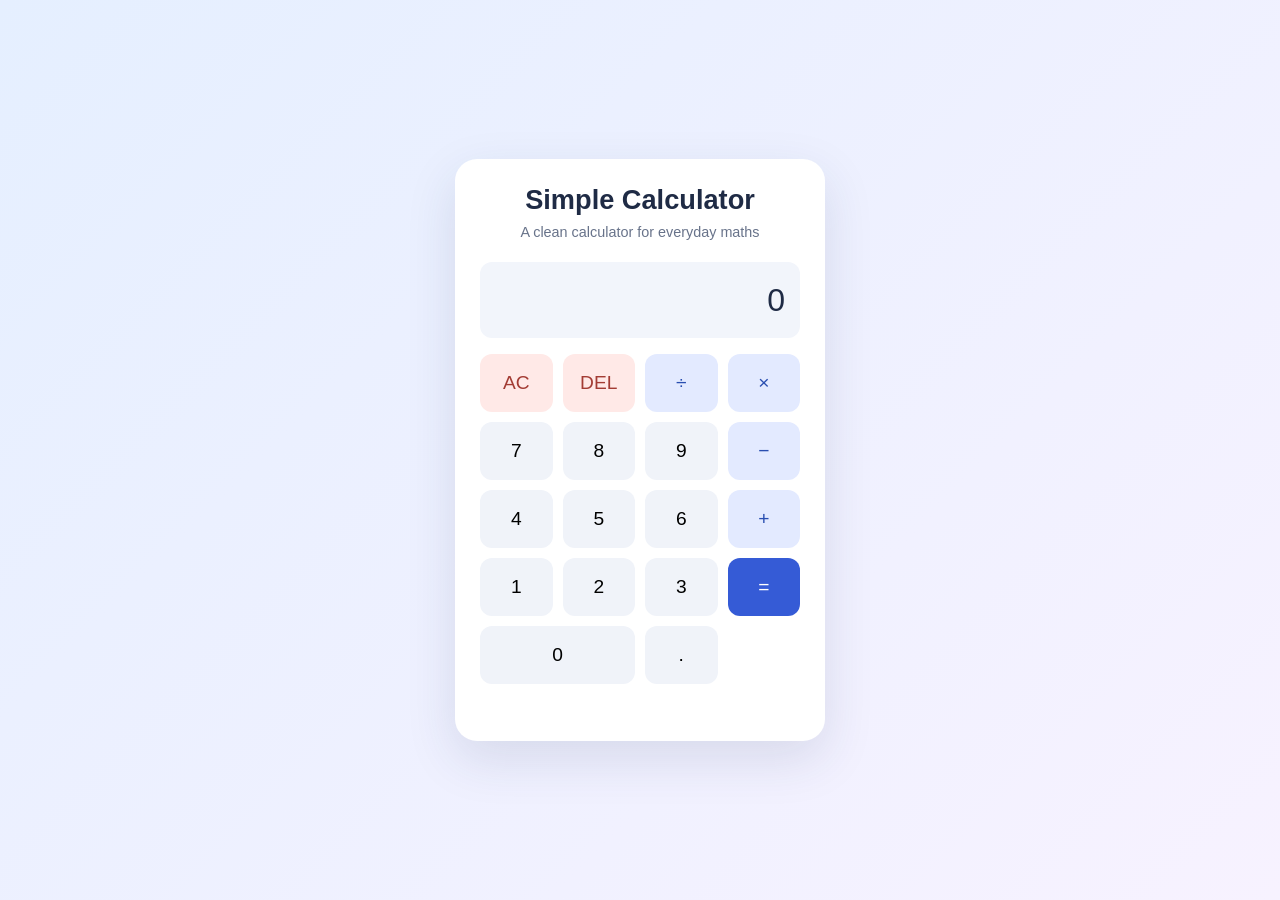
==== index.html @ 6a50dd2c "Add Calculator project files (HTML, CSS, JavaScript)" ====
<!DOCTYPE html>
<html lang="en">
<head><meta charset="UTF-8"><meta name="viewport" content="width=device-width, initial-scale=1.0"><title>Simple Calculator</title><link rel="stylesheet" href="style.css"></head>
<body>
  <main class="calculator">
    <h1>Simple Calculator</h1>
    <p class="subtitle">A clean calculator for everyday maths</p>
    <input id="display" class="display" type="text" value="0" aria-label="Calculator display" readonly>
    <div class="keys">
      <button class="utility" data-action="clear">AC</button><button class="utility" data-action="delete">DEL</button><button class="operator" data-value="/">÷</button><button class="operator" data-value="*">×</button>
      <button data-value="7">7</button><button data-value="8">8</button><button data-value="9">9</button><button class="operator" data-value="-">−</button>
      <button data-value="4">4</button><button data-value="5">5</button><button data-value="6">6</button><button class="operator" data-value="+">+</button>
      <button data-value="1">1</button><button data-value="2">2</button><button data-value="3">3</button><button class="equals" data-action="equals">=</button>
      <button class="zero" data-value="0">0</button><button data-value=".">.</button>
    </div>
    <p id="message" aria-live="polite"></p>
  </main><script src="script.js"></script>
</body></html>
---- style.css ----
*{box-sizing:border-box}body{min-height:100vh;margin:0;display:grid;place-items:center;padding:20px;background:linear-gradient(135deg,#e5efff,#f7f2ff);font-family:Arial,sans-serif;color:#1f2b45}.calculator{width:min(100%,370px);background:white;padding:25px;border-radius:22px;box-shadow:0 18px 50px #29395c20}h1{text-align:center;margin:0;font-size:1.7rem}.subtitle{text-align:center;color:#68738a;font-size:.9rem;margin:8px 0 22px}.display{width:100%;height:76px;border:0;border-radius:12px;background:#f2f5fb;text-align:right;padding:15px;font-size:2rem;color:#1f2b45;margin-bottom:16px}.keys{display:grid;grid-template-columns:repeat(4,1fr);gap:10px}.keys button{height:58px;border:0;border-radius:12px;background:#f0f3f9;font-size:1.2rem;cursor:pointer;transition:transform .12s,filter .12s}.keys button:hover{filter:brightness(.96);transform:translateY(-1px)}.keys .operator{background:#e3eaff;color:#294eb0}.keys .utility{background:#ffe9e7;color:#a33c34}.keys .equals{grid-row:span 2;background:#355bd6;color:white}.keys .zero{grid-column:span 2}#message{min-height:18px;text-align:center;color:#a33c34;font-size:.85rem;margin-bottom:0}
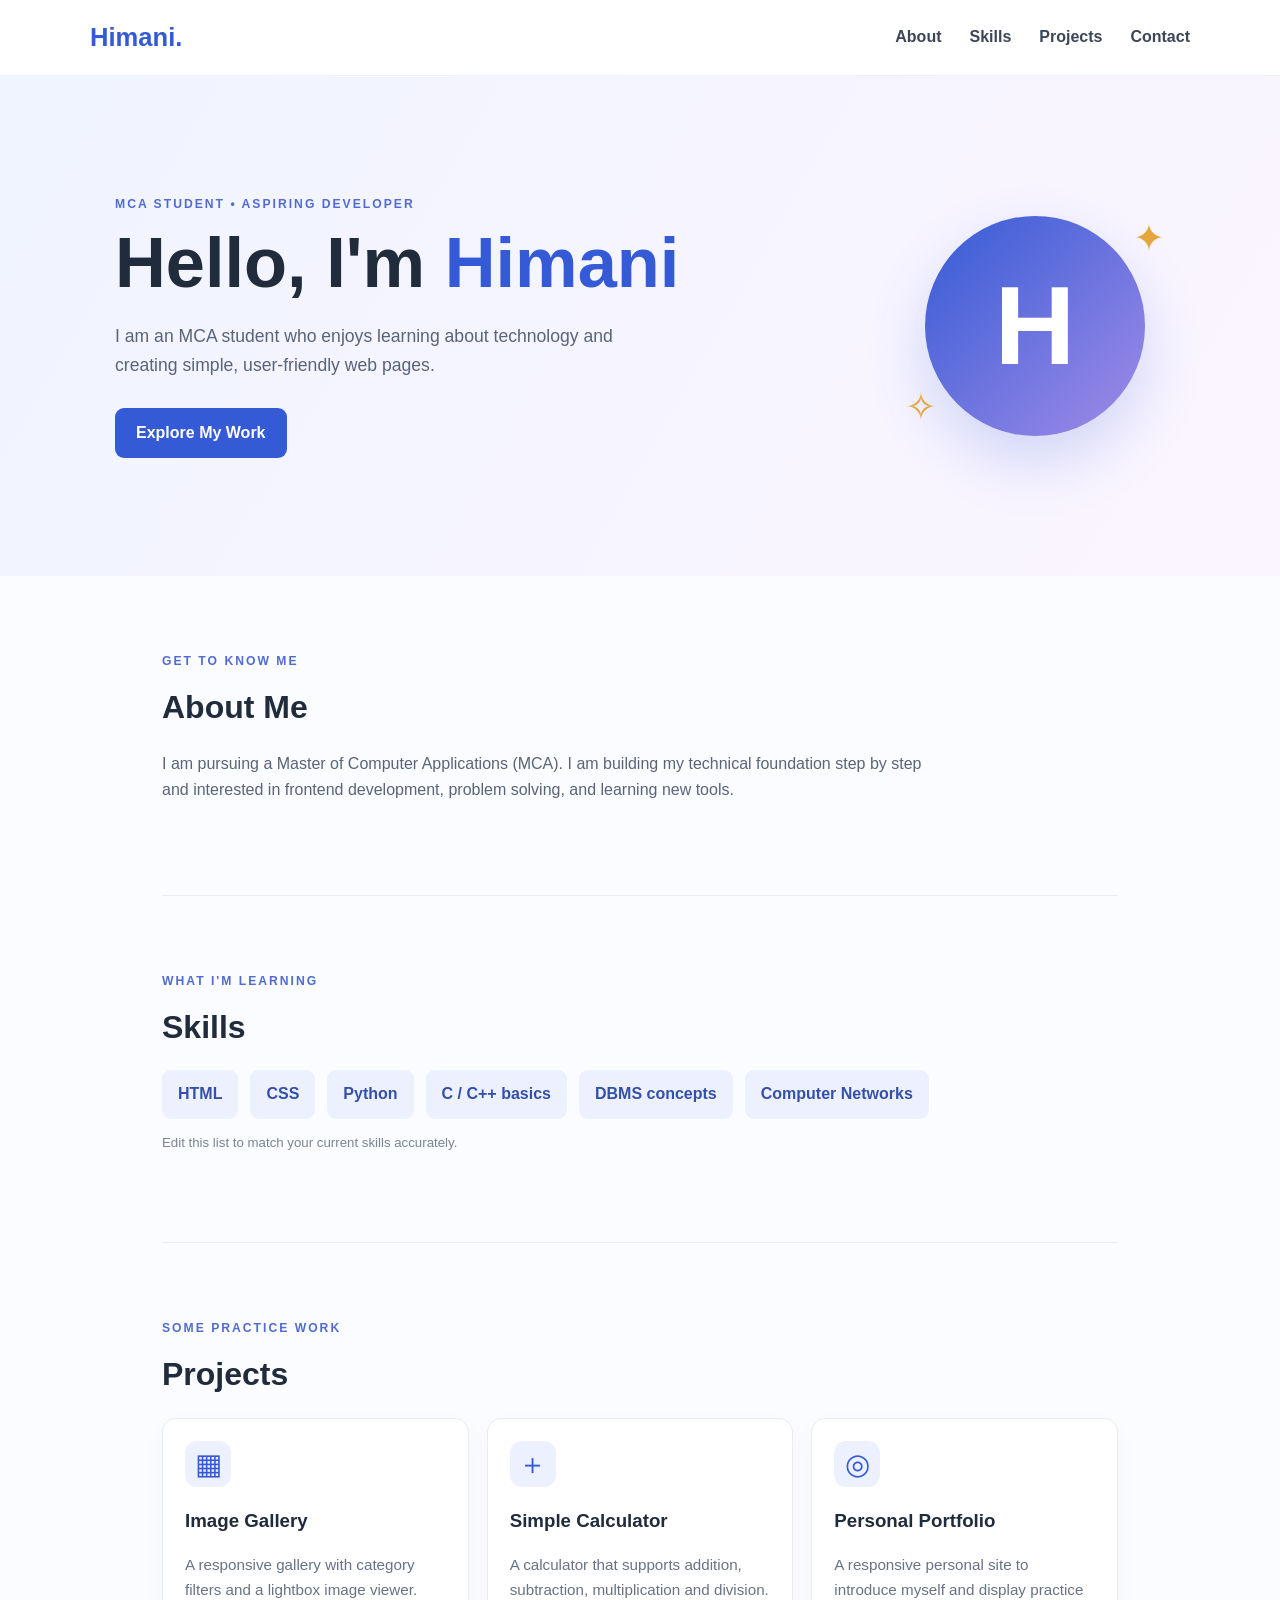
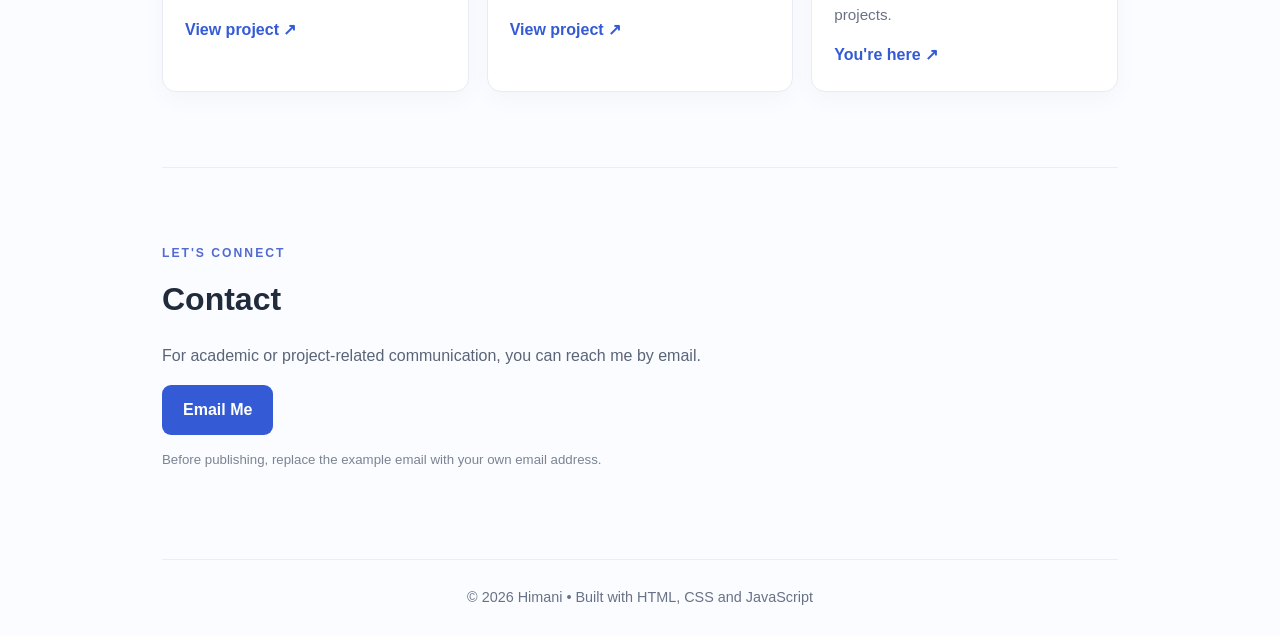
==== commit c7fd079e: "Add Portfolio Website" ====
--- a/index.html
+++ b/index.html
@@ -1,18 +1,14 @@
 <!DOCTYPE html>
 <html lang="en">
-<head><meta charset="UTF-8"><meta name="viewport" content="width=device-width, initial-scale=1.0"><title>Simple Calculator</title><link rel="stylesheet" href="style.css"></head>
+<head><meta charset="UTF-8"><meta name="viewport" content="width=device-width, initial-scale=1.0"><title>Himani | Portfolio</title><link rel="stylesheet" href="style.css"></head>
 <body>
-  <main class="calculator">
-    <h1>Simple Calculator</h1>
-    <p class="subtitle">A clean calculator for everyday maths</p>
-    <input id="display" class="display" type="text" value="0" aria-label="Calculator display" readonly>
-    <div class="keys">
-      <button class="utility" data-action="clear">AC</button><button class="utility" data-action="delete">DEL</button><button class="operator" data-value="/">÷</button><button class="operator" data-value="*">×</button>
-      <button data-value="7">7</button><button data-value="8">8</button><button data-value="9">9</button><button class="operator" data-value="-">−</button>
-      <button data-value="4">4</button><button data-value="5">5</button><button data-value="6">6</button><button class="operator" data-value="+">+</button>
-      <button data-value="1">1</button><button data-value="2">2</button><button data-value="3">3</button><button class="equals" data-action="equals">=</button>
-      <button class="zero" data-value="0">0</button><button data-value=".">.</button>
-    </div>
-    <p id="message" aria-live="polite"></p>
-  </main><script src="script.js"></script>
+  <nav><a class="brand" href="#home">Himani.</a><button id="menuButton" aria-label="Toggle navigation">☰</button><div id="navLinks"><a href="#about">About</a><a href="#skills">Skills</a><a href="#projects">Projects</a><a href="#contact">Contact</a></div></nav>
+  <header id="home" class="hero"><div class="hero-copy"><p class="eyebrow">MCA STUDENT • ASPIRING DEVELOPER</p><h1>Hello, I'm <span>Himani</span></h1><p>I am an MCA student who enjoys learning about technology and creating simple, user-friendly web pages.</p><a class="button" href="#projects">Explore My Work</a></div><div class="hero-art" aria-hidden="true"><div class="circle">H</div><span class="spark s1">✦</span><span class="spark s2">✧</span></div></header>
+  <main>
+    <section id="about"><p class="eyebrow">GET TO KNOW ME</p><h2>About Me</h2><p>I am pursuing a Master of Computer Applications (MCA). I am building my technical foundation step by step and interested in frontend development, problem solving, and learning new tools.</p></section>
+    <section id="skills"><p class="eyebrow">WHAT I'M LEARNING</p><h2>Skills</h2><div class="skill-list"><span>HTML</span><span>CSS</span><span>Python</span><span>C / C++ basics</span><span>DBMS concepts</span><span>Computer Networks</span></div><p class="note">Edit this list to match your current skills accurately.</p></section>
+    <section id="projects"><p class="eyebrow">SOME PRACTICE WORK</p><h2>Projects</h2><div class="project-grid"><article><div class="project-icon">▦</div><h3>Image Gallery</h3><p>A responsive gallery with category filters and a lightbox image viewer.</p><a href="../Image-Gallery/index.html">View project ↗</a></article><article><div class="project-icon">＋</div><h3>Simple Calculator</h3><p>A calculator that supports addition, subtraction, multiplication and division.</p><a href="../Calculator/index.html">View project ↗</a></article><article><div class="project-icon">◎</div><h3>Personal Portfolio</h3><p>A responsive personal site to introduce myself and display practice projects.</p><a href="#home">You're here ↗</a></article></div></section>
+    <section id="contact"><p class="eyebrow">LET'S CONNECT</p><h2>Contact</h2><p>For academic or project-related communication, you can reach me by email.</p><a class="button" href="mailto:your-email@example.com">Email Me</a><p class="note">Before publishing, replace the example email with your own email address.</p></section>
+  </main>
+  <footer>© <span id="year"></span> Himani • Built with HTML, CSS and JavaScript</footer><script src="script.js"></script>
 </body></html>
--- a/style.css
+++ b/style.css
@@ -1 +1 @@
-*{box-sizing:border-box}body{min-height:100vh;margin:0;display:grid;place-items:center;padding:20px;background:linear-gradient(135deg,#e5efff,#f7f2ff);font-family:Arial,sans-serif;color:#1f2b45}.calculator{width:min(100%,370px);background:white;padding:25px;border-radius:22px;box-shadow:0 18px 50px #29395c20}h1{text-align:center;margin:0;font-size:1.7rem}.subtitle{text-align:center;color:#68738a;font-size:.9rem;margin:8px 0 22px}.display{width:100%;height:76px;border:0;border-radius:12px;background:#f2f5fb;text-align:right;padding:15px;font-size:2rem;color:#1f2b45;margin-bottom:16px}.keys{display:grid;grid-template-columns:repeat(4,1fr);gap:10px}.keys button{height:58px;border:0;border-radius:12px;background:#f0f3f9;font-size:1.2rem;cursor:pointer;transition:transform .12s,filter .12s}.keys button:hover{filter:brightness(.96);transform:translateY(-1px)}.keys .operator{background:#e3eaff;color:#294eb0}.keys .utility{background:#ffe9e7;color:#a33c34}.keys .equals{grid-row:span 2;background:#355bd6;color:white}.keys .zero{grid-column:span 2}#message{min-height:18px;text-align:center;color:#a33c34;font-size:.85rem;margin-bottom:0}+*{box-sizing:border-box;scroll-behavior:smooth}body{margin:0;font-family:Arial,sans-serif;color:#202b3b;background:#fbfcff;line-height:1.65}nav{height:76px;padding:0 max(6%,calc((100% - 1100px)/2));display:flex;align-items:center;justify-content:space-between;background:#fff;border-bottom:1px solid #edf0f6;position:sticky;top:0;z-index:3}.brand{text-decoration:none;font-size:1.6rem;font-weight:800;color:#345bd5}#navLinks{display:flex;gap:28px}#navLinks a{color:#3c4658;text-decoration:none;font-weight:600}#navLinks a:hover{color:#345bd5}#menuButton{display:none;border:0;background:transparent;font-size:1.5rem}.hero{min-height:500px;padding:70px max(8%,calc((100% - 1050px)/2));display:flex;align-items:center;justify-content:space-between;gap:40px;background:linear-gradient(120deg,#f0f4ff,#fbf5ff)}.hero-copy{max-width:570px}.eyebrow{font-size:.76rem;letter-spacing:2px;color:#526bd0;font-weight:800;margin:0 0 10px}.hero h1{font-size:clamp(2.5rem,6vw,4.4rem);line-height:1.1;margin:0 0 20px}.hero h1 span{color:#345bd5}.hero-copy>p:not(.eyebrow){font-size:1.1rem;color:#596477;max-width:520px;margin-bottom:28px}.button{display:inline-block;padding:12px 21px;background:#345bd5;color:white;text-decoration:none;border-radius:9px;font-weight:700}.hero-art{width:260px;height:260px;flex-shrink:0;position:relative;display:grid;place-items:center}.circle{width:220px;height:220px;border-radius:50%;display:grid;place-items:center;font-size:7rem;font-weight:800;color:white;background:linear-gradient(135deg,#345bd5,#a18be8);box-shadow:0 25px 60px #345bd533}.spark{position:absolute;color:#e6a53c;font-size:2.4rem}.s1{top:10px;right:0}.s2{bottom:18px;left:0}main{max-width:1000px;margin:auto;padding:0 22px}section{padding:75px 0;border-bottom:1px solid #e9edf5}h2{font-size:2rem;margin:0 0 17px}section>p:not(.eyebrow){max-width:760px;color:#596477}.skill-list{display:flex;flex-wrap:wrap;gap:12px}.skill-list span{background:#edf1ff;color:#3450aa;border-radius:9px;padding:11px 16px;font-weight:700}.note{font-size:.83rem;color:#7b8493!important}.project-grid{display:grid;grid-template-columns:repeat(3,1fr);gap:18px}.project-grid article{padding:22px;background:white;border:1px solid #e7ebf3;border-radius:14px;box-shadow:0 8px 25px #1b2b4b08}.project-icon{width:46px;height:46px;display:grid;place-items:center;border-radius:12px;background:#edf1ff;color:#345bd5;font-size:1.8rem}.project-grid h3{margin-bottom:5px}.project-grid p{color:#687286;font-size:.95rem}.project-grid a{color:#345bd5;text-decoration:none;font-weight:700}footer{text-align:center;padding:26px;color:#687286;font-size:.9rem}@media(max-width:700px){.hero{padding-top:55px;padding-bottom:55px;flex-direction:column-reverse;align-items:flex-start}.hero-art{align-self:center;width:190px;height:190px}.circle{width:165px;height:165px;font-size:5rem}.project-grid{grid-template-columns:1fr}#menuButton{display:block}#navLinks{display:none;position:absolute;top:75px;left:0;right:0;padding:20px;background:white;flex-direction:column;gap:15px;box-shadow:0 10px 20px #0001}#navLinks.open{display:flex}}
